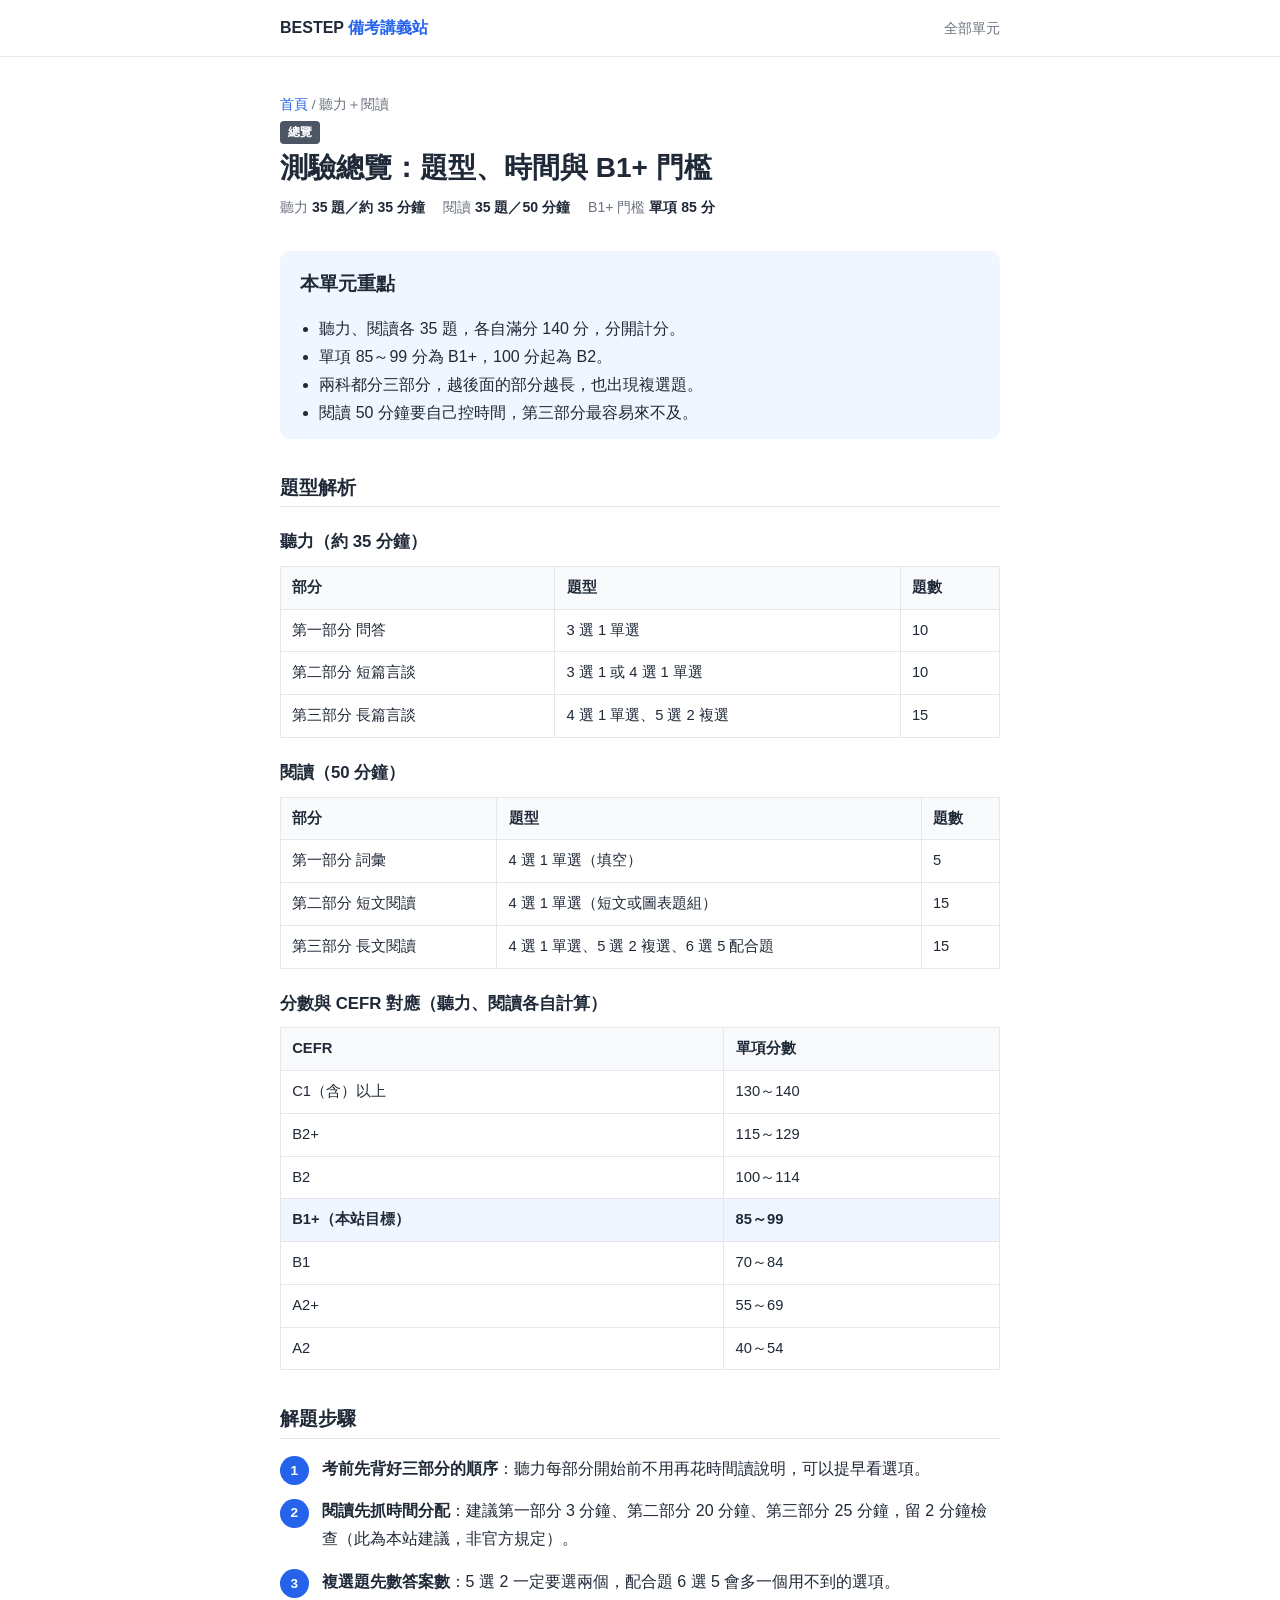
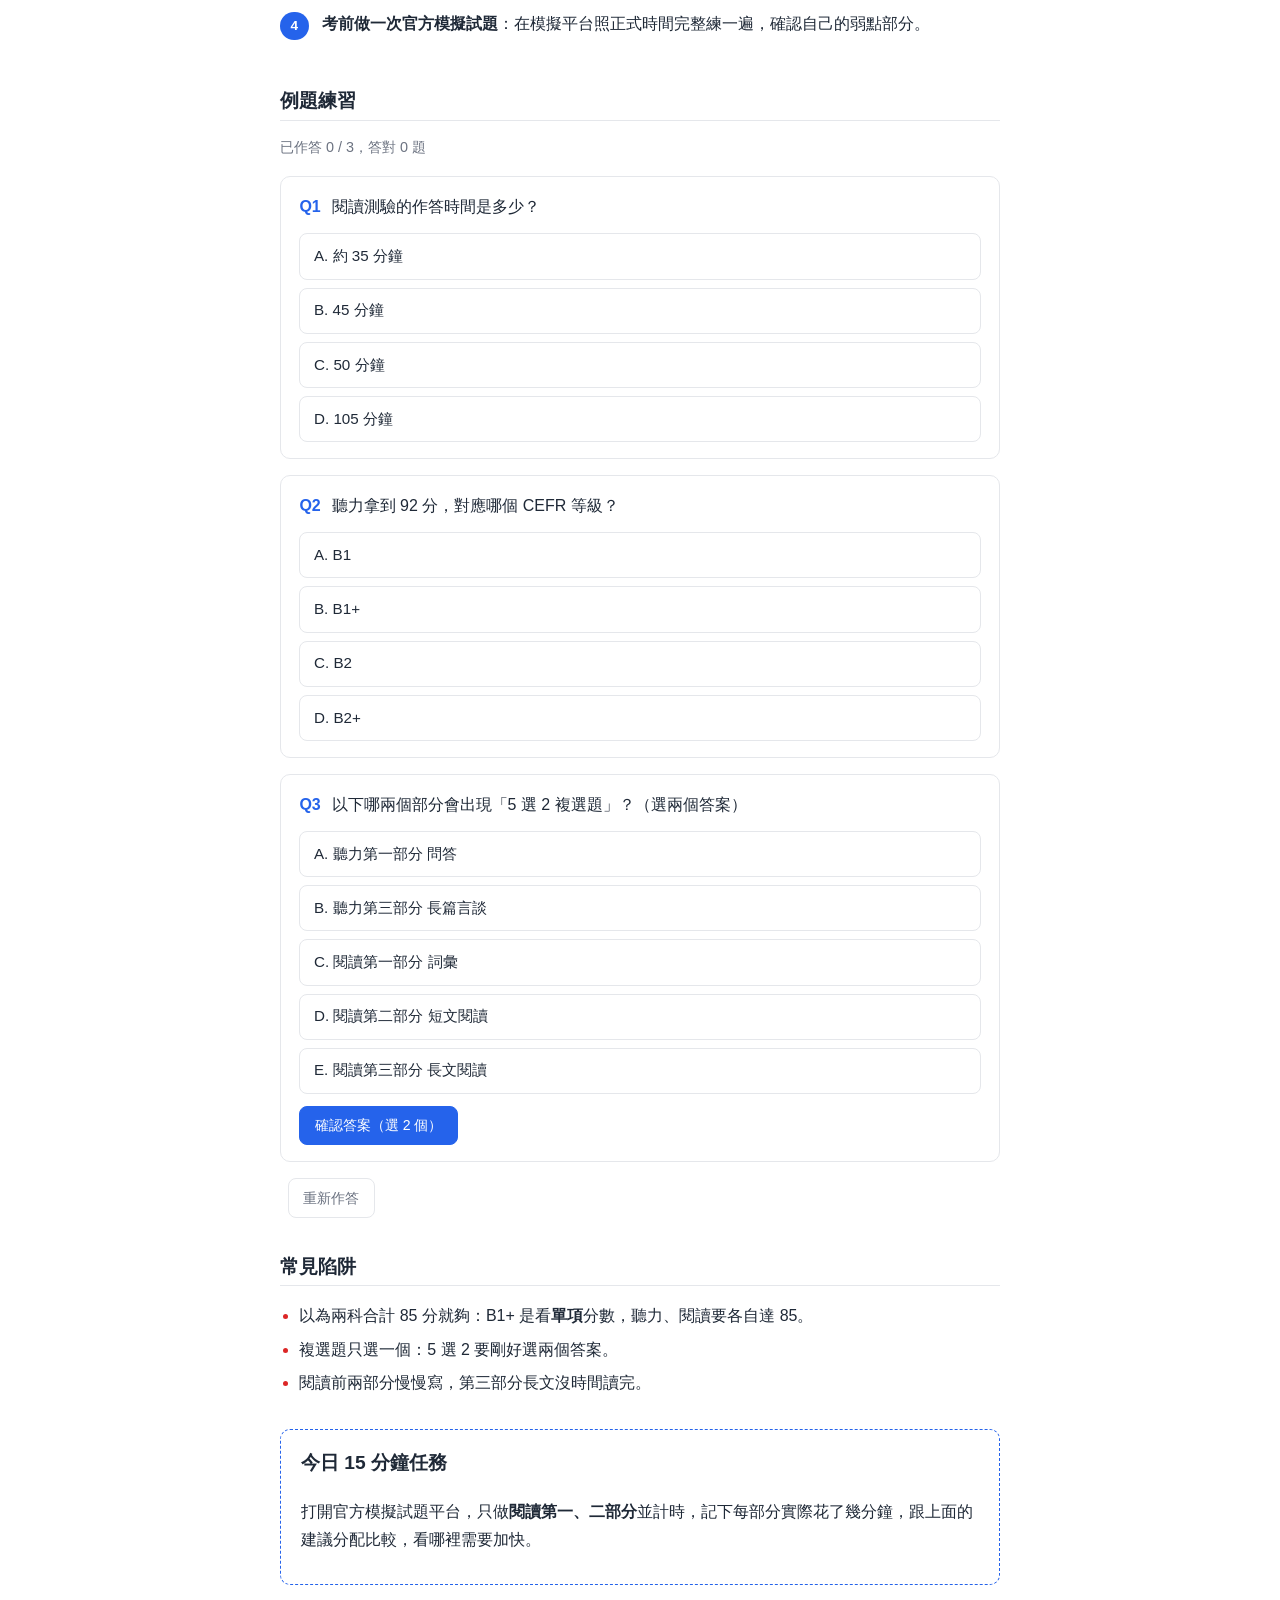
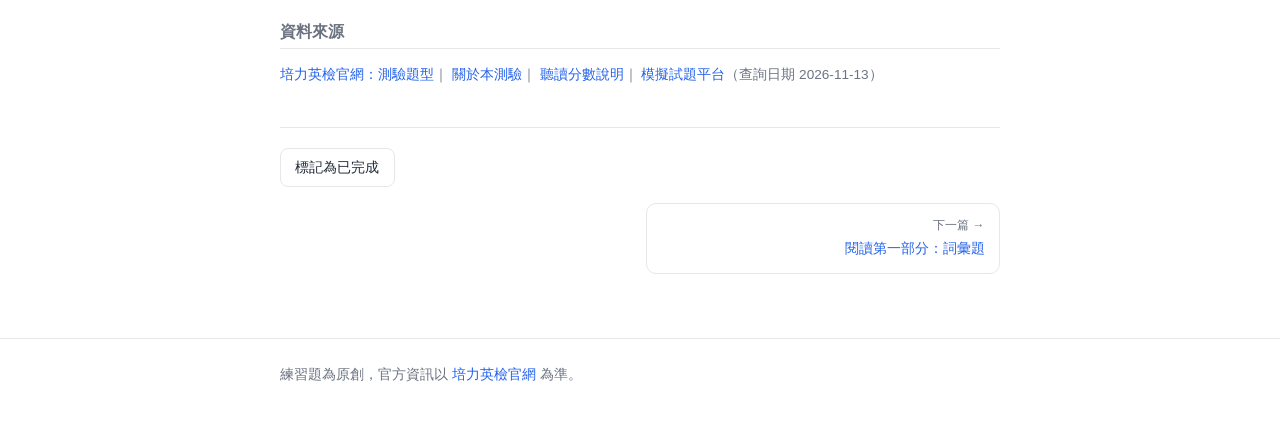
==== lessons/00-overview.html @ 26973389 "建立 BESTEP 備考講義站：AGENTS.md 規則、範本與 4 個單元 Co-Authored-By: Claude Opus 5.5 <noreply@anthropic.com> Claud" ====
<!DOCTYPE html>
<html lang="zh-Hant">
<head>
  <meta charset="UTF-8">
  <meta name="viewport" content="width=device-width, initial-scale=1">
  <title>測驗總覽：題型、時間與 B1+ 門檻｜BESTEP 備考講義站</title>
  <link rel="stylesheet" href="../assets/css/style.css">
</head>
<body data-lesson="00-overview">
  <header class="site-bar">
    <div class="wrap">
      <a class="brand" href="../index.html">BESTEP <span>備考講義站</span></a>
      <nav><a href="../index.html">全部單元</a></nav>
    </div>
  </header>

  <main class="wrap">
    <header class="lesson-head">
      <div class="crumb"><a href="../index.html">首頁</a> / 聽力＋閱讀</div>
      <span class="tag overview">總覽</span>
      <h1>測驗總覽：題型、時間與 B1+ 門檻</h1>
      <div class="meta">
        <span>聽力 <b>35 題／約 35 分鐘</b></span>
        <span>閱讀 <b>35 題／50 分鐘</b></span>
        <span>B1+ 門檻 <b>單項 85 分</b></span>
      </div>
    </header>

    <section class="key-points">
      <h2>本單元重點</h2>
      <ul>
        <li>聽力、閱讀各 35 題，各自滿分 140 分，分開計分。</li>
        <li>單項 85～99 分為 B1+，100 分起為 B2。</li>
        <li>兩科都分三部分，越後面的部分越長，也出現複選題。</li>
        <li>閱讀 50 分鐘要自己控時間，第三部分最容易來不及。</li>
      </ul>
    </section>

    <section>
      <h2>題型解析</h2>
      <h3>聽力（約 35 分鐘）</h3>
      <table class="table">
        <tr><th>部分</th><th>題型</th><th>題數</th></tr>
        <tr><td>第一部分 問答</td><td>3 選 1 單選</td><td>10</td></tr>
        <tr><td>第二部分 短篇言談</td><td>3 選 1 或 4 選 1 單選</td><td>10</td></tr>
        <tr><td>第三部分 長篇言談</td><td>4 選 1 單選、5 選 2 複選</td><td>15</td></tr>
      </table>
      <h3>閱讀（50 分鐘）</h3>
      <table class="table">
        <tr><th>部分</th><th>題型</th><th>題數</th></tr>
        <tr><td>第一部分 詞彙</td><td>4 選 1 單選（填空）</td><td>5</td></tr>
        <tr><td>第二部分 短文閱讀</td><td>4 選 1 單選（短文或圖表題組）</td><td>15</td></tr>
        <tr><td>第三部分 長文閱讀</td><td>4 選 1 單選、5 選 2 複選、6 選 5 配合題</td><td>15</td></tr>
      </table>
      <h3>分數與 CEFR 對應（聽力、閱讀各自計算）</h3>
      <table class="table">
        <tr><th>CEFR</th><th>單項分數</th></tr>
        <tr><td>C1（含）以上</td><td>130～140</td></tr>
        <tr><td>B2+</td><td>115～129</td></tr>
        <tr><td>B2</td><td>100～114</td></tr>
        <tr class="highlight"><td>B1+（本站目標）</td><td>85～99</td></tr>
        <tr><td>B1</td><td>70～84</td></tr>
        <tr><td>A2+</td><td>55～69</td></tr>
        <tr><td>A2</td><td>40～54</td></tr>
      </table>
    </section>

    <section>
      <h2>解題步驟</h2>
      <ol class="steps">
        <li><b>考前先背好三部分的順序</b>：聽力每部分開始前不用再花時間讀說明，可以提早看選項。</li>
        <li><b>閱讀先抓時間分配</b>：建議第一部分 3 分鐘、第二部分 20 分鐘、第三部分 25 分鐘，留 2 分鐘檢查（此為本站建議，非官方規定）。</li>
        <li><b>複選題先數答案數</b>：5 選 2 一定要選兩個，配合題 6 選 5 會多一個用不到的選項。</li>
        <li><b>考前做一次官方模擬試題</b>：在模擬平台照正式時間完整練一遍，確認自己的弱點部分。</li>
      </ol>
    </section>

    <section class="practice">
      <h2>例題練習</h2>
      <p class="score" id="score"></p>

      <div class="quiz" data-answer="C">
        <p class="q-stem"><span class="q-no">Q1</span> 閱讀測驗的作答時間是多少？</p>
        <div class="options">
          <button class="opt" data-key="A">A. 約 35 分鐘</button>
          <button class="opt" data-key="B">B. 45 分鐘</button>
          <button class="opt" data-key="C">C. 50 分鐘</button>
          <button class="opt" data-key="D">D. 105 分鐘</button>
        </div>
        <div class="explain">閱讀實際作答 50 分鐘。約 35 分鐘是聽力；105 分鐘是聽讀兩科含說明的總測驗時間。</div>
      </div>

      <div class="quiz" data-answer="B">
        <p class="q-stem"><span class="q-no">Q2</span> 聽力拿到 92 分，對應哪個 CEFR 等級？</p>
        <div class="options">
          <button class="opt" data-key="A">A. B1</button>
          <button class="opt" data-key="B">B. B1+</button>
          <button class="opt" data-key="C">C. B2</button>
          <button class="opt" data-key="D">D. B2+</button>
        </div>
        <div class="explain">85～99 是 B1+。B1 是 70～84，B2 要 100 分以上。</div>
      </div>

      <div class="quiz" data-answer="BE" data-multi>
        <p class="q-stem"><span class="q-no">Q3</span> 以下哪兩個部分會出現「5 選 2 複選題」？（選兩個答案）</p>
        <div class="options">
          <button class="opt" data-key="A">A. 聽力第一部分 問答</button>
          <button class="opt" data-key="B">B. 聽力第三部分 長篇言談</button>
          <button class="opt" data-key="C">C. 閱讀第一部分 詞彙</button>
          <button class="opt" data-key="D">D. 閱讀第二部分 短文閱讀</button>
          <button class="opt" data-key="E">E. 閱讀第三部分 長文閱讀</button>
        </div>
        <div class="explain">複選題只出現在兩科的第三部分。聽力問答是 3 選 1；閱讀詞彙與短文都是 4 選 1 單選。</div>
      </div>

      <button class="reset-btn" id="reset">重新作答</button>
    </section>

    <section>
      <h2>常見陷阱</h2>
      <ul class="traps">
        <li>以為兩科合計 85 分就夠：B1+ 是看<b>單項</b>分數，聽力、閱讀要各自達 85。</li>
        <li>複選題只選一個：5 選 2 要剛好選兩個答案。</li>
        <li>閱讀前兩部分慢慢寫，第三部分長文沒時間讀完。</li>
      </ul>
    </section>

    <div class="task">
      <h2>今日 15 分鐘任務</h2>
      <p>打開官方模擬試題平台，只做<b>閱讀第一、二部分</b>並計時，記下每部分實際花了幾分鐘，跟上面的建議分配比較，看哪裡需要加快。</p>
    </div>

    <section class="sources">
      <h2>資料來源</h2>
      <p>
        <a href="https://bestep.tw/About/page?id=4bb6979c78334f97ad5475d1eb378063">培力英檢官網：測驗題型</a>｜
        <a href="https://bestep.tw/About/page?id=f5bab1a4153247f6abd8ae0fad362643">關於本測驗</a>｜
        <a href="https://bestep.tw/About/detail?id=a22a627b57cd4560be3b2484ae4abf43">聽讀分數說明</a>｜
        <a href="https://bestep.tw/exam/">模擬試題平台</a>（查詢日期 2026-11-13）
      </p>
    </section>

    <div class="pager-wrap">
      <button class="done-toggle">標記為已完成</button>
      <nav class="pager" id="pager"></nav>
    </div>
  </main>

  <footer class="site-foot"><div class="wrap">練習題為原創，官方資訊以 <a href="https://bestep.tw/">培力英檢官網</a> 為準。</div></footer>
  <script src="../assets/js/lesson.js"></script>
</body>
</html>
---- assets/css/style.css ----
/* BESTEP 備考講義站 — 全站唯一樣式。修改變數前請見 AGENTS.md 第 6 節 */
:root {
  --bg: #ffffff;
  --surface: #f8fafc;
  --border: #e5e7eb;
  --text: #1f2937;
  --muted: #6b7280;
  --accent: #2563eb;
  --accent-soft: #eff6ff;
  --ok: #16a34a;
  --ok-soft: #f0fdf4;
  --bad: #dc2626;
  --bad-soft: #fef2f2;
  --tag-overview: #4b5563;
  --tag-reading: #0f766e;
  --tag-listening: #c2410c;
  --tag-vocab: #7c3aed;
  --tag-review: #1d4ed8;
  --radius: 10px;
  --shadow: 0 1px 3px rgba(15, 23, 42, 0.08);
  --max: 760px;
  --font: -apple-system, BlinkMacSystemFont, "Segoe UI", "PingFang TC", "Microsoft JhengHei", "Noto Sans TC", sans-serif;
}

* { box-sizing: border-box; }
html { -webkit-text-size-adjust: 100%; }
body {
  margin: 0;
  background: var(--bg);
  color: var(--text);
  font-family: var(--font);
  font-size: 16px;
  line-height: 1.75;
}
a { color: var(--accent); text-decoration: none; }
a:hover { text-decoration: underline; }
h1, h2, h3 { line-height: 1.35; }
h1 { font-size: 1.75rem; margin: 0.25rem 0 0.5rem; }
h2 { font-size: 1.2rem; margin: 2.25rem 0 0.75rem; padding-bottom: 0.35rem; border-bottom: 1px solid var(--border); }
h3 { font-size: 1.05rem; margin: 1.5rem 0 0.5rem; }
code { background: var(--surface); padding: 0.1em 0.35em; border-radius: 4px; font-size: 0.9em; }

.wrap { max-width: var(--max); margin: 0 auto; padding: 0 20px; }

/* ---------- 站台頁首／頁尾 ---------- */
.site-bar { border-bottom: 1px solid var(--border); }
.site-bar .wrap { display: flex; align-items: center; justify-content: space-between; height: 56px; }
.brand { font-weight: 700; color: var(--text); }
.brand span { color: var(--accent); }
.site-bar nav a { margin-left: 1rem; color: var(--muted); font-size: 0.9rem; }
.site-foot { border-top: 1px solid var(--border); margin-top: 4rem; padding: 1.5rem 0 2.5rem; color: var(--muted); font-size: 0.85rem; }

/* ---------- 首頁 ---------- */
.hero { padding: 3rem 0 1.5rem; }
.hero p.lead { color: var(--muted); margin: 0; }
.stats { display: grid; grid-template-columns: repeat(3, 1fr); gap: 12px; margin: 1.75rem 0 0.5rem; }
.stat { border: 1px solid var(--border); border-radius: var(--radius); padding: 0.9rem 1rem; }
.stat .num { font-size: 1.5rem; font-weight: 700; }
.stat .label { color: var(--muted); font-size: 0.82rem; }
.filters { display: flex; flex-wrap: wrap; gap: 8px; margin: 2rem 0 1rem; }
.chip { border: 1px solid var(--border); background: var(--bg); color: var(--text); border-radius: 999px; padding: 0.3rem 0.9rem; font: inherit; font-size: 0.88rem; cursor: pointer; }
.chip.active { background: var(--accent); border-color: var(--accent); color: #fff; }
.cards { display: grid; gap: 12px; }
.card { display: block; border: 1px solid var(--border); border-radius: var(--radius); padding: 1rem 1.15rem; color: var(--text); box-shadow: var(--shadow); transition: border-color 0.15s; }
.card:hover { border-color: var(--accent); text-decoration: none; }
.card .row { display: flex; align-items: center; gap: 8px; font-size: 0.82rem; color: var(--muted); }
.card h3 { margin: 0.35rem 0 0.2rem; }
.card p { margin: 0; color: var(--muted); font-size: 0.92rem; }
.card .check { margin-left: auto; color: var(--ok); font-weight: 700; }
.empty { color: var(--muted); }

/* ---------- 標籤 ---------- */
.tag { display: inline-block; font-size: 0.75rem; font-weight: 600; color: #fff; border-radius: 4px; padding: 0.05rem 0.5rem; background: var(--tag-overview); }
.tag.reading { background: var(--tag-reading); }
.tag.listening { background: var(--tag-listening); }
.tag.vocab { background: var(--tag-vocab); }
.tag.review { background: var(--tag-review); }

/* ---------- 單元頁 ---------- */
.lesson-head { padding: 2.25rem 0 0.5rem; }
.crumb { font-size: 0.85rem; color: var(--muted); }
.meta { display: flex; flex-wrap: wrap; gap: 6px 18px; color: var(--muted); font-size: 0.88rem; margin-top: 0.5rem; }
.meta b { color: var(--text); font-weight: 600; }

.key-points { background: var(--accent-soft); border-radius: var(--radius); padding: 0.25rem 1.25rem 0.75rem; margin-top: 1.5rem; }
.key-points h2 { border: 0; margin-top: 1rem; }
.key-points ul { margin: 0; padding-left: 1.2rem; }

.table { width: 100%; border-collapse: collapse; font-size: 0.92rem; margin: 0.75rem 0; }
.table th, .table td { border: 1px solid var(--border); padding: 0.5rem 0.7rem; text-align: left; vertical-align: top; }
.table th { background: var(--surface); font-weight: 600; }
.table tr.highlight td { background: var(--accent-soft); font-weight: 600; }

.steps { counter-reset: step; list-style: none; padding: 0; }
.steps li { counter-increment: step; position: relative; padding: 0 0 0.9rem 2.6rem; }
.steps li::before { content: counter(step); position: absolute; left: 0; top: 0.1rem; width: 1.8rem; height: 1.8rem; border-radius: 50%; background: var(--accent); color: #fff; font-size: 0.85rem; font-weight: 700; display: flex; align-items: center; justify-content: center; }

.passage { background: var(--surface); border-left: 3px solid var(--accent); border-radius: 0 var(--radius) var(--radius) 0; padding: 0.9rem 1.15rem; margin: 1rem 0; font-size: 0.95rem; }
.passage h4 { margin: 0 0 0.4rem; }
.passage p { margin: 0.4rem 0; }

.quiz { border: 1px solid var(--border); border-radius: var(--radius); padding: 1rem 1.15rem; margin: 1rem 0; }
.q-stem { margin: 0 0 0.75rem; }
.q-no { display: inline-block; font-weight: 700; color: var(--accent); margin-right: 0.4rem; }
.options { display: grid; gap: 8px; }
.opt { text-align: left; font: inherit; font-size: 0.95rem; background: var(--bg); color: var(--text); border: 1px solid var(--border); border-radius: 8px; padding: 0.55rem 0.85rem; cursor: pointer; }
.opt:hover:not(:disabled) { border-color: var(--accent); }
.opt.selected { border-color: var(--accent); background: var(--accent-soft); }
.opt.correct { border-color: var(--ok); background: var(--ok-soft); }
.opt.wrong { border-color: var(--bad); background: var(--bad-soft); }
.opt:disabled { cursor: default; }
.check-btn, .reset-btn, .speak, .done-toggle { font: inherit; font-size: 0.88rem; border-radius: 8px; padding: 0.4rem 0.9rem; cursor: pointer; }
.check-btn { margin-top: 0.75rem; background: var(--accent); color: #fff; border: 1px solid var(--accent); }
.speak { background: var(--bg); color: var(--accent); border: 1px solid var(--accent); margin-left: 0.25rem; }
.speak:hover { background: var(--accent-soft); }
.explain { display: none; margin-top: 0.85rem; padding: 0.7rem 0.9rem; border-radius: 8px; background: var(--surface); font-size: 0.92rem; }
.quiz.answered .explain { display: block; }
.verdict { font-weight: 700; margin-right: 0.35rem; }
.verdict.ok { color: var(--ok); }
.verdict.bad { color: var(--bad); }
.score { color: var(--muted); font-size: 0.9rem; }
.reset-btn { background: var(--bg); color: var(--muted); border: 1px solid var(--border); margin-left: 0.5rem; }

.traps { padding-left: 1.2rem; }
.traps li { margin-bottom: 0.35rem; }
.traps li::marker { color: var(--bad); }

.task { border: 1px dashed var(--accent); border-radius: var(--radius); padding: 0.25rem 1.25rem 0.9rem; margin-top: 2rem; }
.task h2 { border: 0; margin-top: 1rem; }

.sources { font-size: 0.85rem; color: var(--muted); }
.sources h2 { font-size: 1rem; }

.pager-wrap { margin-top: 2.5rem; border-top: 1px solid var(--border); padding-top: 1.25rem; }
.done-toggle { background: var(--bg); color: var(--text); border: 1px solid var(--border); }
.done-toggle.on { background: var(--ok-soft); border-color: var(--ok); color: var(--ok); font-weight: 600; }
.pager { display: grid; grid-template-columns: 1fr 1fr; gap: 12px; margin-top: 1rem; }
.pager a { border: 1px solid var(--border); border-radius: var(--radius); padding: 0.7rem 0.9rem; font-size: 0.9rem; }
.pager a small { display: block; color: var(--muted); }
.pager .next { text-align: right; grid-column: 2; }

@media (max-width: 560px) {
  h1 { font-size: 1.45rem; }
  .stats { grid-template-columns: 1fr 1fr; }
  .stats .stat:last-child { grid-column: span 2; }
  .table { font-size: 0.85rem; }
}
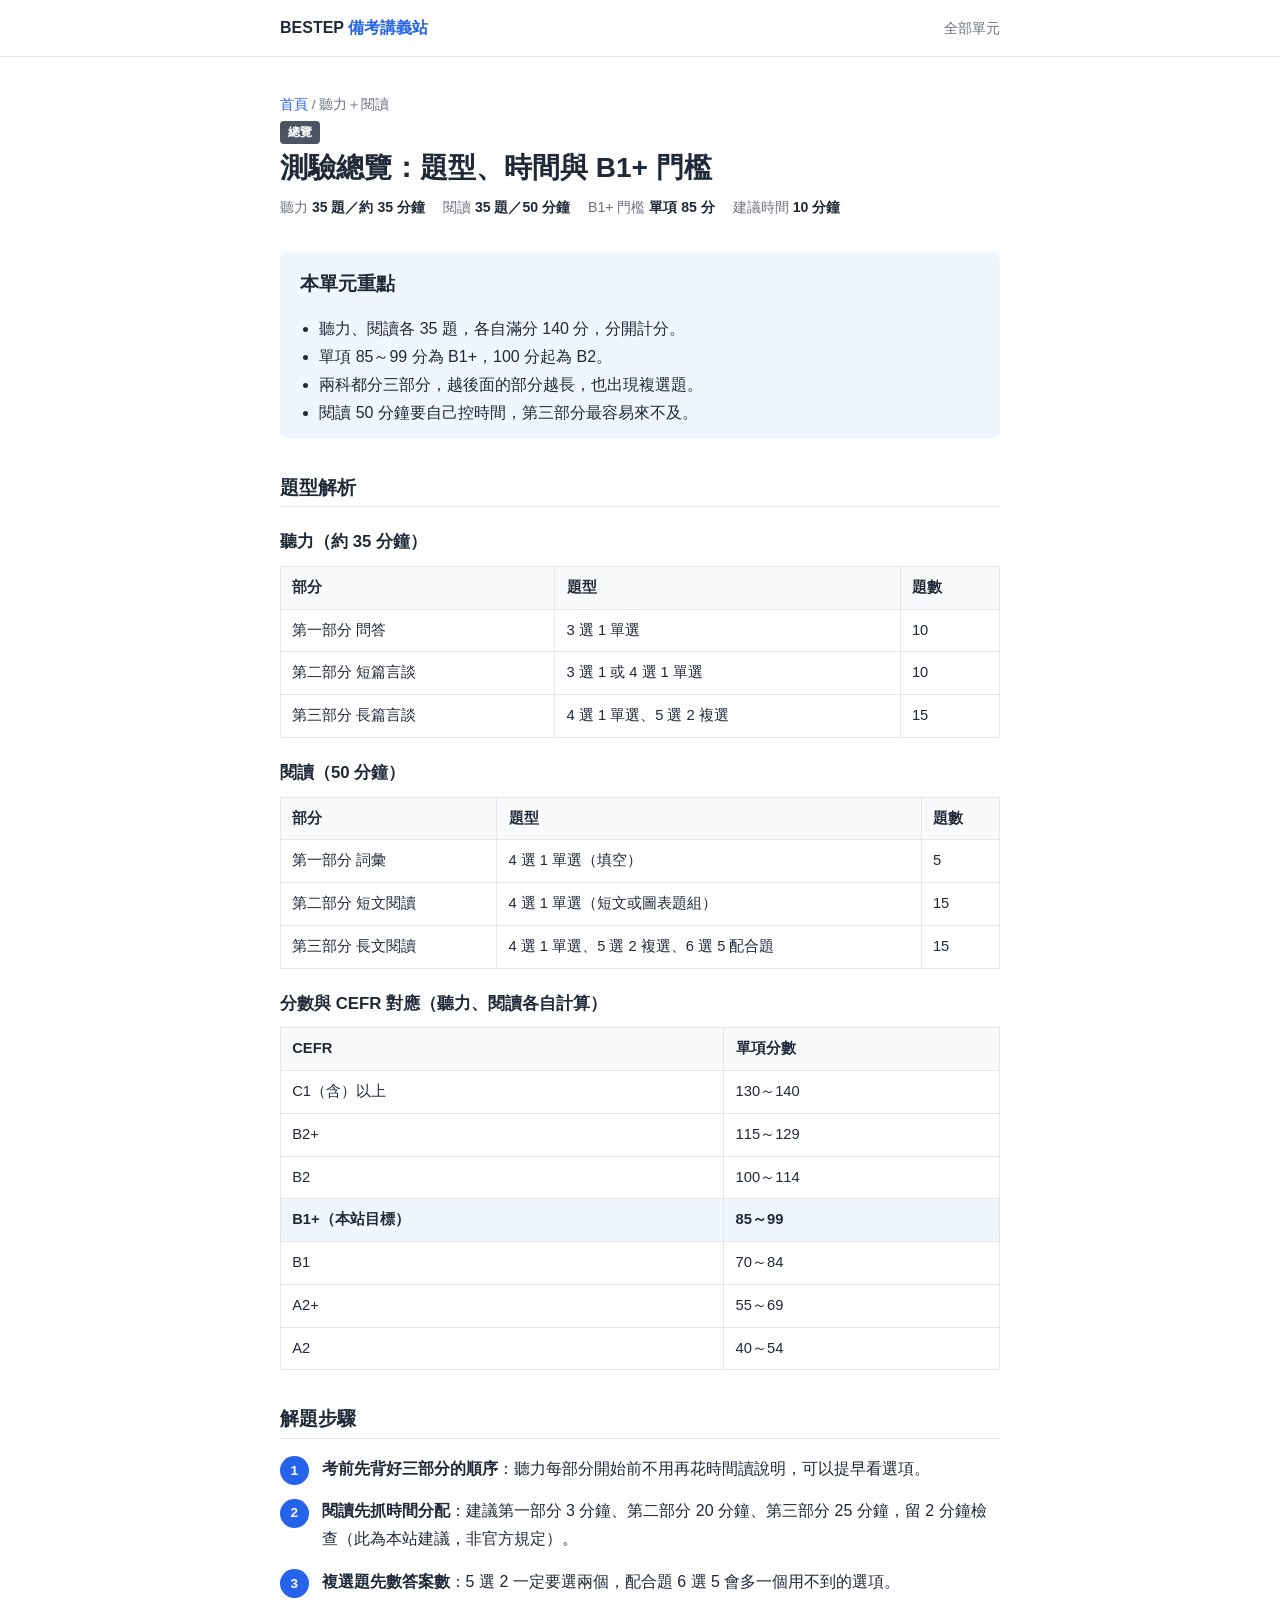
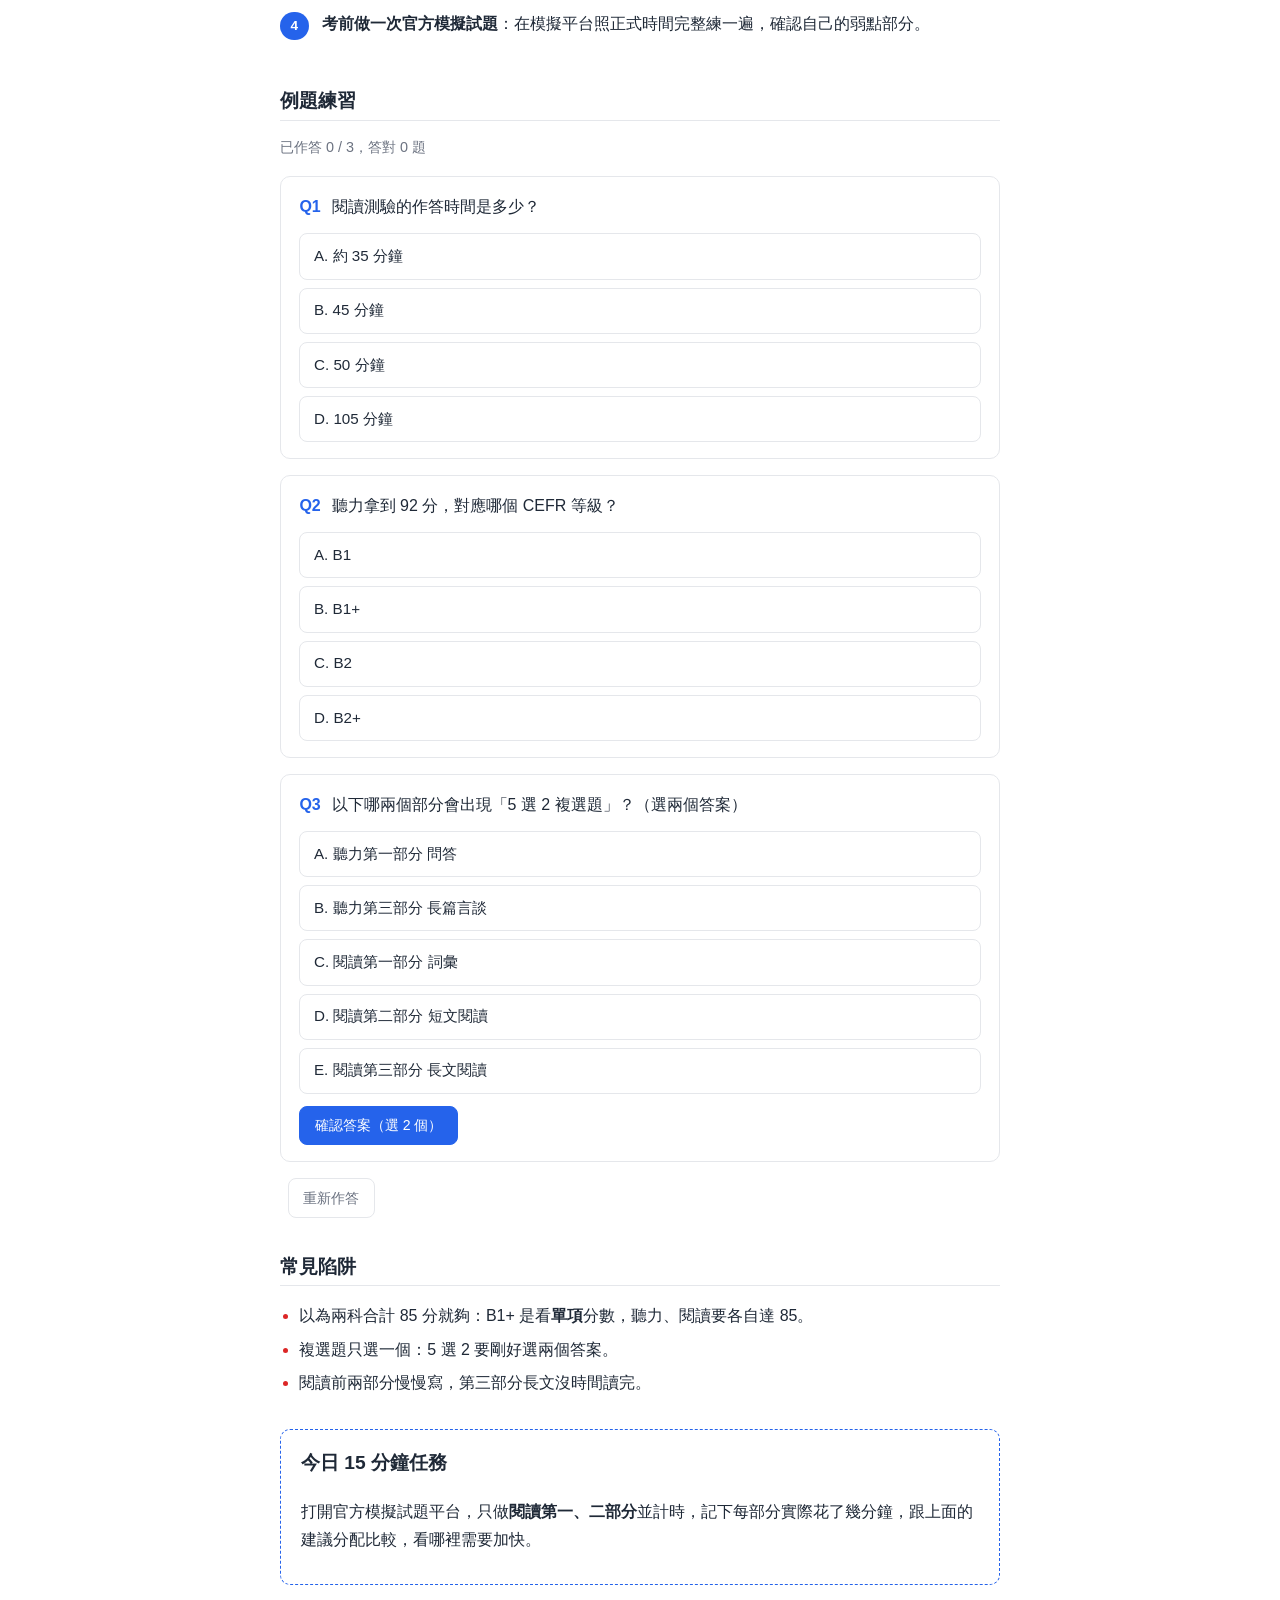
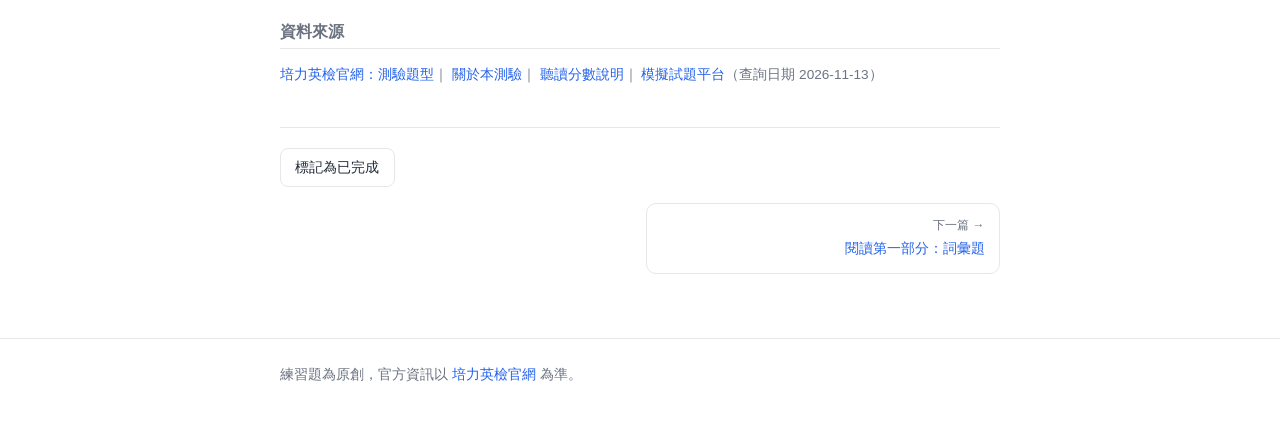
==== commit 0c1d017c: "統一各單元資訊列含建議時間；README 補延伸方式；規則迭代紀錄新增自我審查 Co-Authored-By: Claude Sonnet 5.5 <noreply@anthropic.com>" ====
--- a/lessons/00-overview.html
+++ b/lessons/00-overview.html
@@ -23,6 +23,7 @@
         <span>聽力 <b>35 題／約 35 分鐘</b></span>
         <span>閱讀 <b>35 題／50 分鐘</b></span>
         <span>B1+ 門檻 <b>單項 85 分</b></span>
+        <span>建議時間 <b>10 分鐘</b></span>
       </div>
     </header>
 
